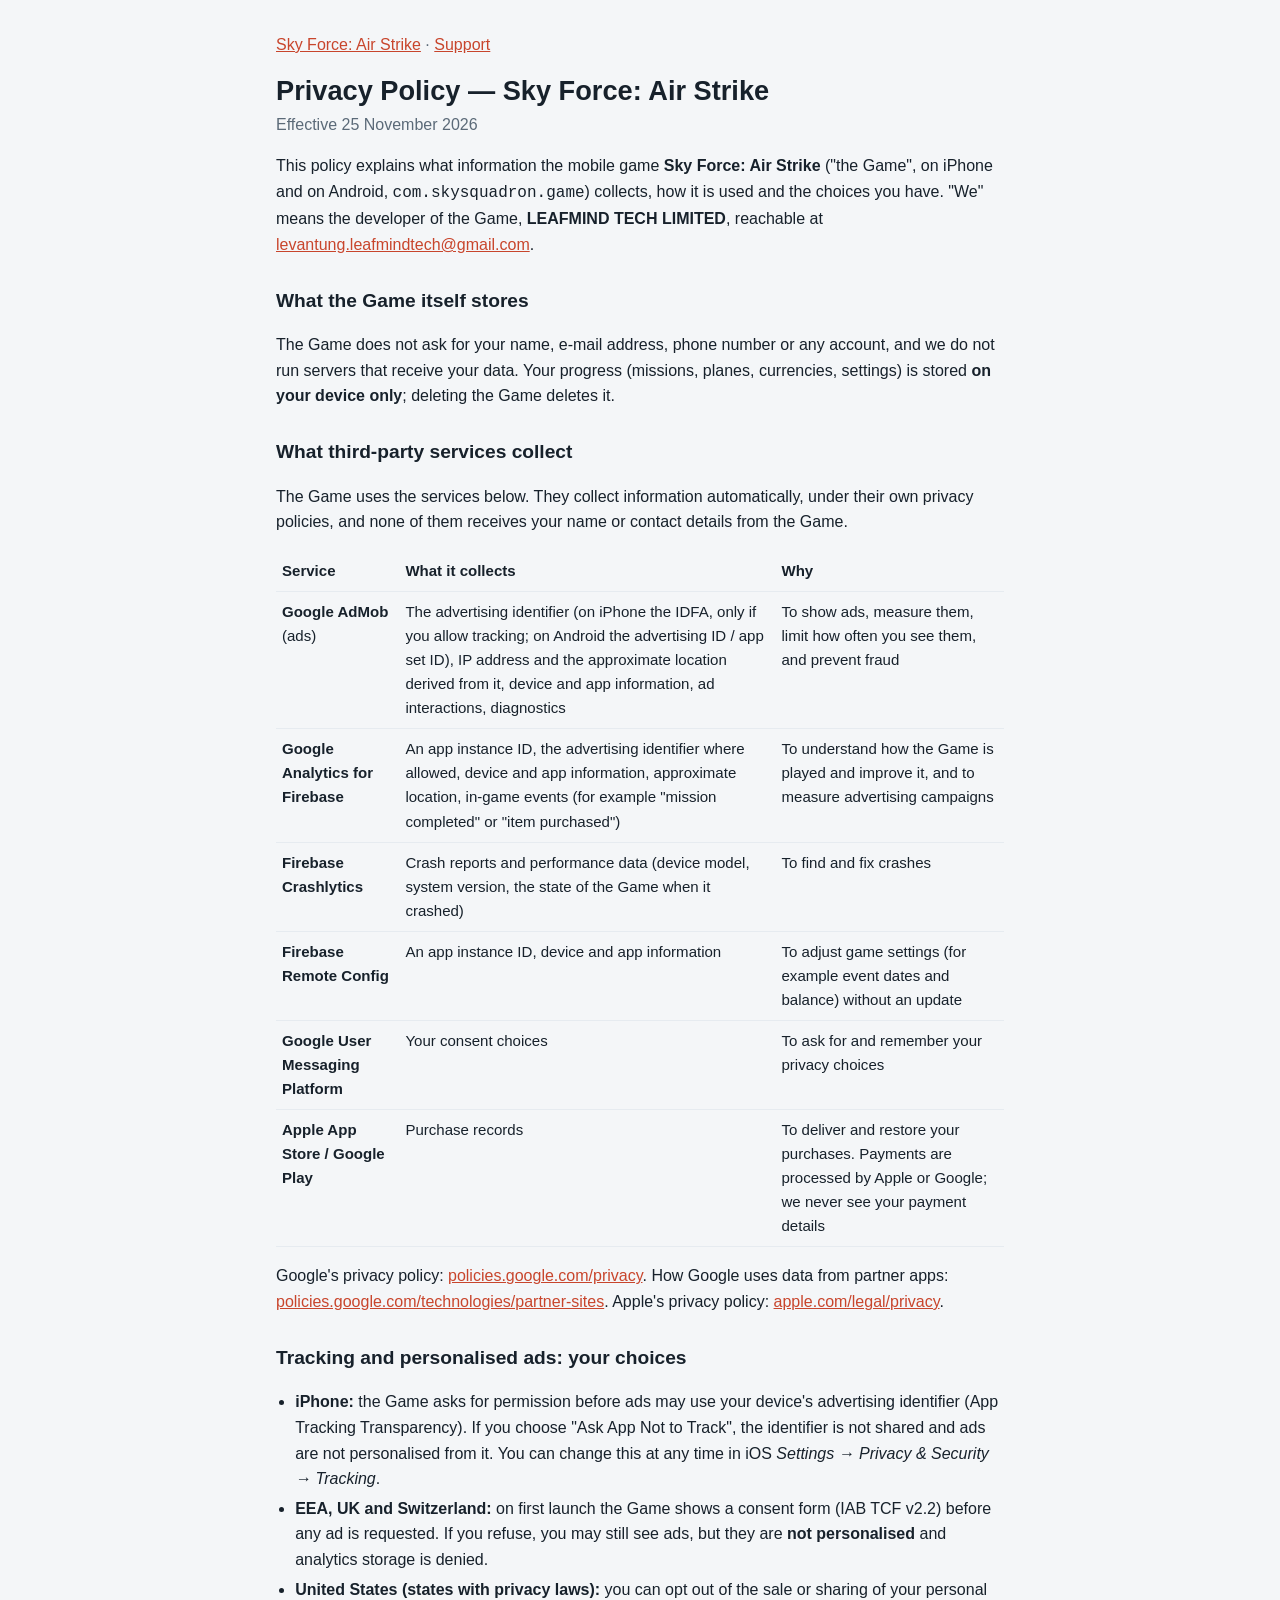
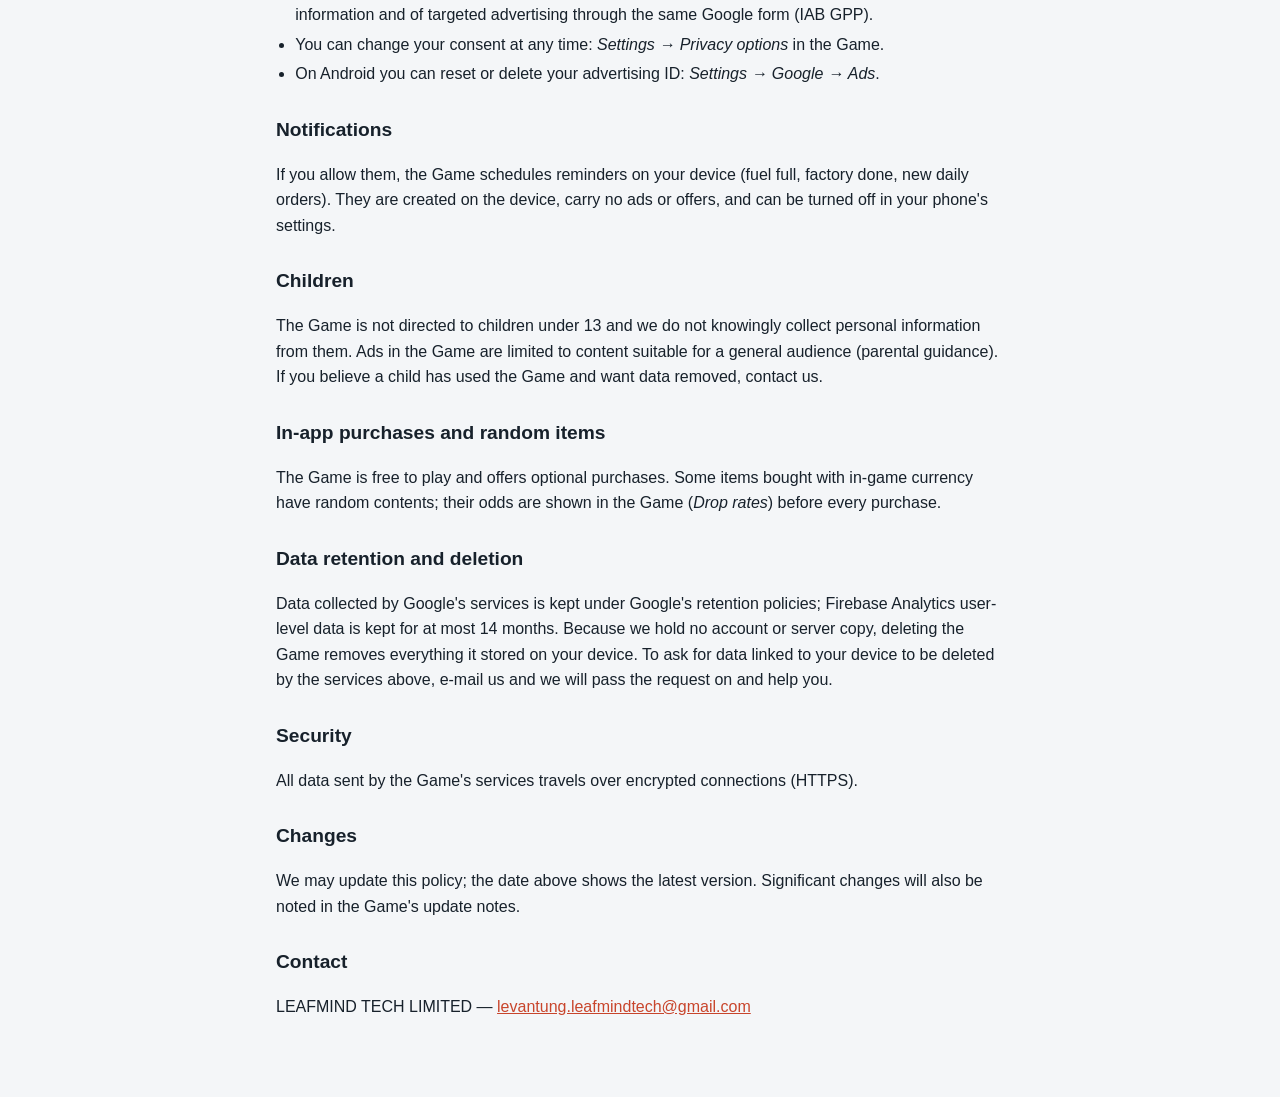
==== skyforce/privacy.html @ 76f06647 "Sky Force: Air Strike: privacy policy, support and home page Co-Authored-By: Claude Opus 5.5 <norepl" ====
<!doctype html>
<html lang="en">
<head>
<meta charset="utf-8">
<meta name="viewport" content="width=device-width, initial-scale=1">
<title>Sky Force: Air Strike Privacy Policy</title>
<link rel="stylesheet" href="style.css">
</head>
<body>
<main>
<p class="crumbs"><a href="./">Sky Force: Air Strike</a> · <a href="support.html">Support</a></p>
<h1>Privacy Policy — Sky Force: Air Strike</h1>
<p class="meta">Effective 25 November 2026</p>

<p>This policy explains what information the mobile game <strong>Sky Force: Air Strike</strong> ("the Game", on iPhone
and on Android, <code>com.skysquadron.game</code>) collects, how it is used and the choices you have. "We" means the
developer of the Game, <strong>LEAFMIND TECH LIMITED</strong>, reachable at
<a href="mailto:levantung.leafmindtech@gmail.com">levantung.leafmindtech@gmail.com</a>.</p>

<h2>What the Game itself stores</h2>
<p>The Game does not ask for your name, e-mail address, phone number or any account, and we do not run servers that
receive your data. Your progress (missions, planes, currencies, settings) is stored <strong>on your device only</strong>;
deleting the Game deletes it.</p>

<h2>What third-party services collect</h2>
<p>The Game uses the services below. They collect information automatically, under their own privacy policies, and
none of them receives your name or contact details from the Game.</p>
<table>
<tr><th>Service</th><th>What it collects</th><th>Why</th></tr>
<tr><td><strong>Google AdMob</strong> (ads)</td><td>The advertising identifier (on iPhone the IDFA, only if you allow
tracking; on Android the advertising ID / app set ID), IP address and the approximate location derived from it,
device and app information, ad interactions, diagnostics</td><td>To show ads, measure them, limit how often you see
them, and prevent fraud</td></tr>
<tr><td><strong>Google Analytics for Firebase</strong></td><td>An app instance ID, the advertising identifier where
allowed, device and app information, approximate location, in-game events (for example "mission completed" or "item
purchased")</td><td>To understand how the Game is played and improve it, and to measure advertising campaigns</td></tr>
<tr><td><strong>Firebase Crashlytics</strong></td><td>Crash reports and performance data (device model, system
version, the state of the Game when it crashed)</td><td>To find and fix crashes</td></tr>
<tr><td><strong>Firebase Remote Config</strong></td><td>An app instance ID, device and app information</td><td>To
adjust game settings (for example event dates and balance) without an update</td></tr>
<tr><td><strong>Google User Messaging Platform</strong></td><td>Your consent choices</td><td>To ask for and remember
your privacy choices</td></tr>
<tr><td><strong>Apple App Store / Google Play</strong></td><td>Purchase records</td><td>To deliver and restore your
purchases. Payments are processed by Apple or Google; we never see your payment details</td></tr>
</table>
<p>Google's privacy policy: <a href="https://policies.google.com/privacy">policies.google.com/privacy</a>. How Google
uses data from partner apps: <a href="https://policies.google.com/technologies/partner-sites">policies.google.com/technologies/partner-sites</a>.
Apple's privacy policy: <a href="https://www.apple.com/legal/privacy/">apple.com/legal/privacy</a>.</p>

<h2>Tracking and personalised ads: your choices</h2>
<ul>
<li><strong>iPhone:</strong> the Game asks for permission before ads may use your device's advertising identifier
(App Tracking Transparency). If you choose "Ask App Not to Track", the identifier is not shared and ads are not
personalised from it. You can change this at any time in iOS <em>Settings → Privacy &amp; Security → Tracking</em>.</li>
<li><strong>EEA, UK and Switzerland:</strong> on first launch the Game shows a consent form (IAB TCF v2.2) before any
ad is requested. If you refuse, you may still see ads, but they are <strong>not personalised</strong> and analytics
storage is denied.</li>
<li><strong>United States (states with privacy laws):</strong> you can opt out of the sale or sharing of your personal
information and of targeted advertising through the same Google form (IAB GPP).</li>
<li>You can change your consent at any time: <em>Settings → Privacy options</em> in the Game.</li>
<li>On Android you can reset or delete your advertising ID: <em>Settings → Google → Ads</em>.</li>
</ul>

<h2>Notifications</h2>
<p>If you allow them, the Game schedules reminders on your device (fuel full, factory done, new daily orders). They are
created on the device, carry no ads or offers, and can be turned off in your phone's settings.</p>

<h2>Children</h2>
<p>The Game is not directed to children under 13 and we do not knowingly collect personal information from them. Ads
in the Game are limited to content suitable for a general audience (parental guidance). If you believe a child has used
the Game and want data removed, contact us.</p>

<h2>In-app purchases and random items</h2>
<p>The Game is free to play and offers optional purchases. Some items bought with in-game currency have random
contents; their odds are shown in the Game (<em>Drop rates</em>) before every purchase.</p>

<h2>Data retention and deletion</h2>
<p>Data collected by Google's services is kept under Google's retention policies; Firebase Analytics user-level data is
kept for at most 14 months. Because we hold no account or server copy, deleting the Game removes everything it stored on
your device. To ask for data linked to your device to be deleted by the services above, e-mail us and we will pass the
request on and help you.</p>

<h2>Security</h2>
<p>All data sent by the Game's services travels over encrypted connections (HTTPS).</p>

<h2>Changes</h2>
<p>We may update this policy; the date above shows the latest version. Significant changes will also be noted in the
Game's update notes.</p>

<h2>Contact</h2>
<p>LEAFMIND TECH LIMITED — <a href="mailto:levantung.leafmindtech@gmail.com">levantung.leafmindtech@gmail.com</a></p>
</main>
</body>
</html>
---- skyforce/style.css ----
:root { --bg: #f4f6f8; --ink: #17212b; --muted: #5b6a78; --accent: #c8452c; --card: #e6ebf0; }
@media (prefers-color-scheme: dark) { :root { --bg: #11161c; --ink: #e8edf2; --muted: #9aa8b5; --accent: #ff8a5c; --card: #1c242d; } }
* { box-sizing: border-box; }
body { margin: 0; background: var(--bg); color: var(--ink); font: 16px/1.6 -apple-system, BlinkMacSystemFont, "Segoe UI", Roboto, sans-serif; }
main { max-width: 760px; margin: 0 auto; padding: 32px 16px 64px; }
h1 { font-size: 1.7rem; line-height: 1.25; margin: 0 0 4px; }
h2 { font-size: 1.2rem; margin: 28px 0 8px; }
a { color: var(--accent); }
.meta, .crumbs { color: var(--muted); margin-top: 0; }
.card { background: var(--card); border-radius: 12px; padding: 4px 16px; margin: 16px 0; }
table { border-collapse: collapse; width: 100%; font-size: .94rem; }
th, td { text-align: left; vertical-align: top; padding: 8px 6px; border-bottom: 1px solid var(--card); }
ul { padding-left: 1.2rem; }
li { margin: 4px 0; }
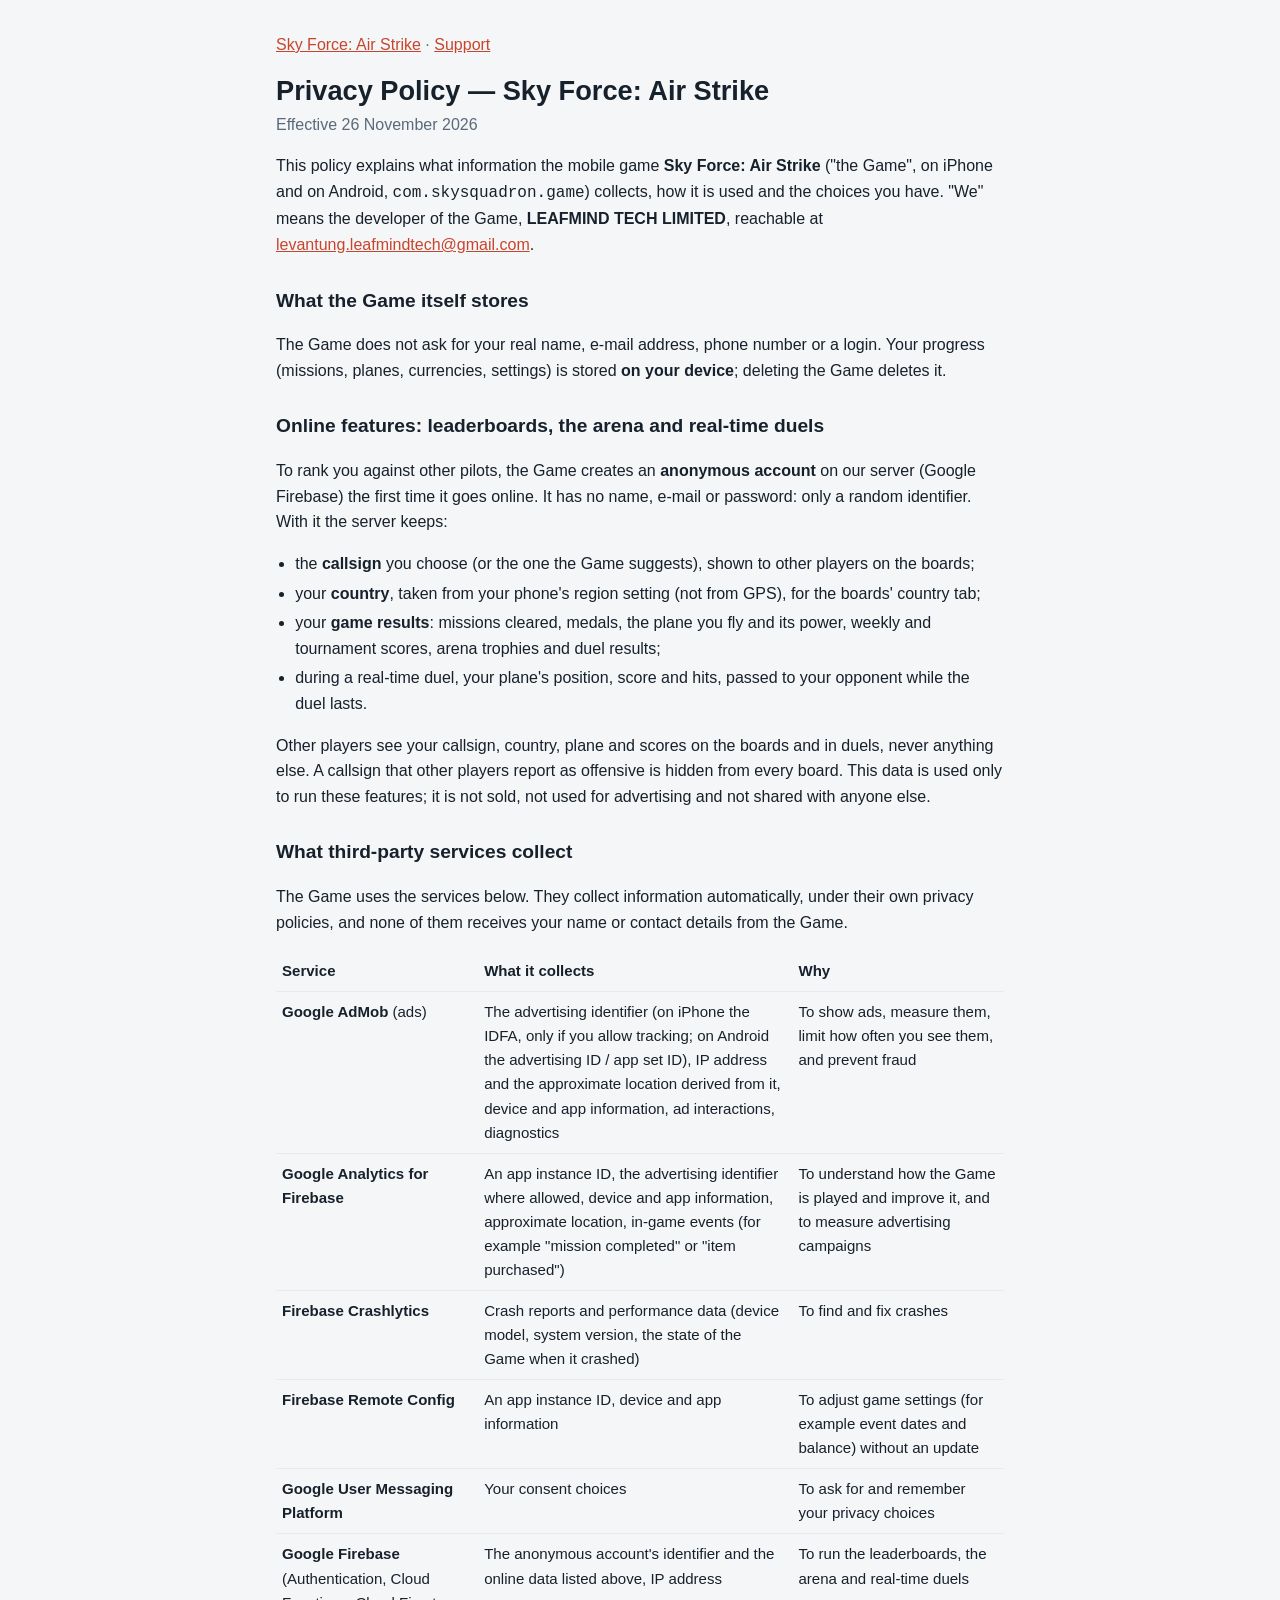
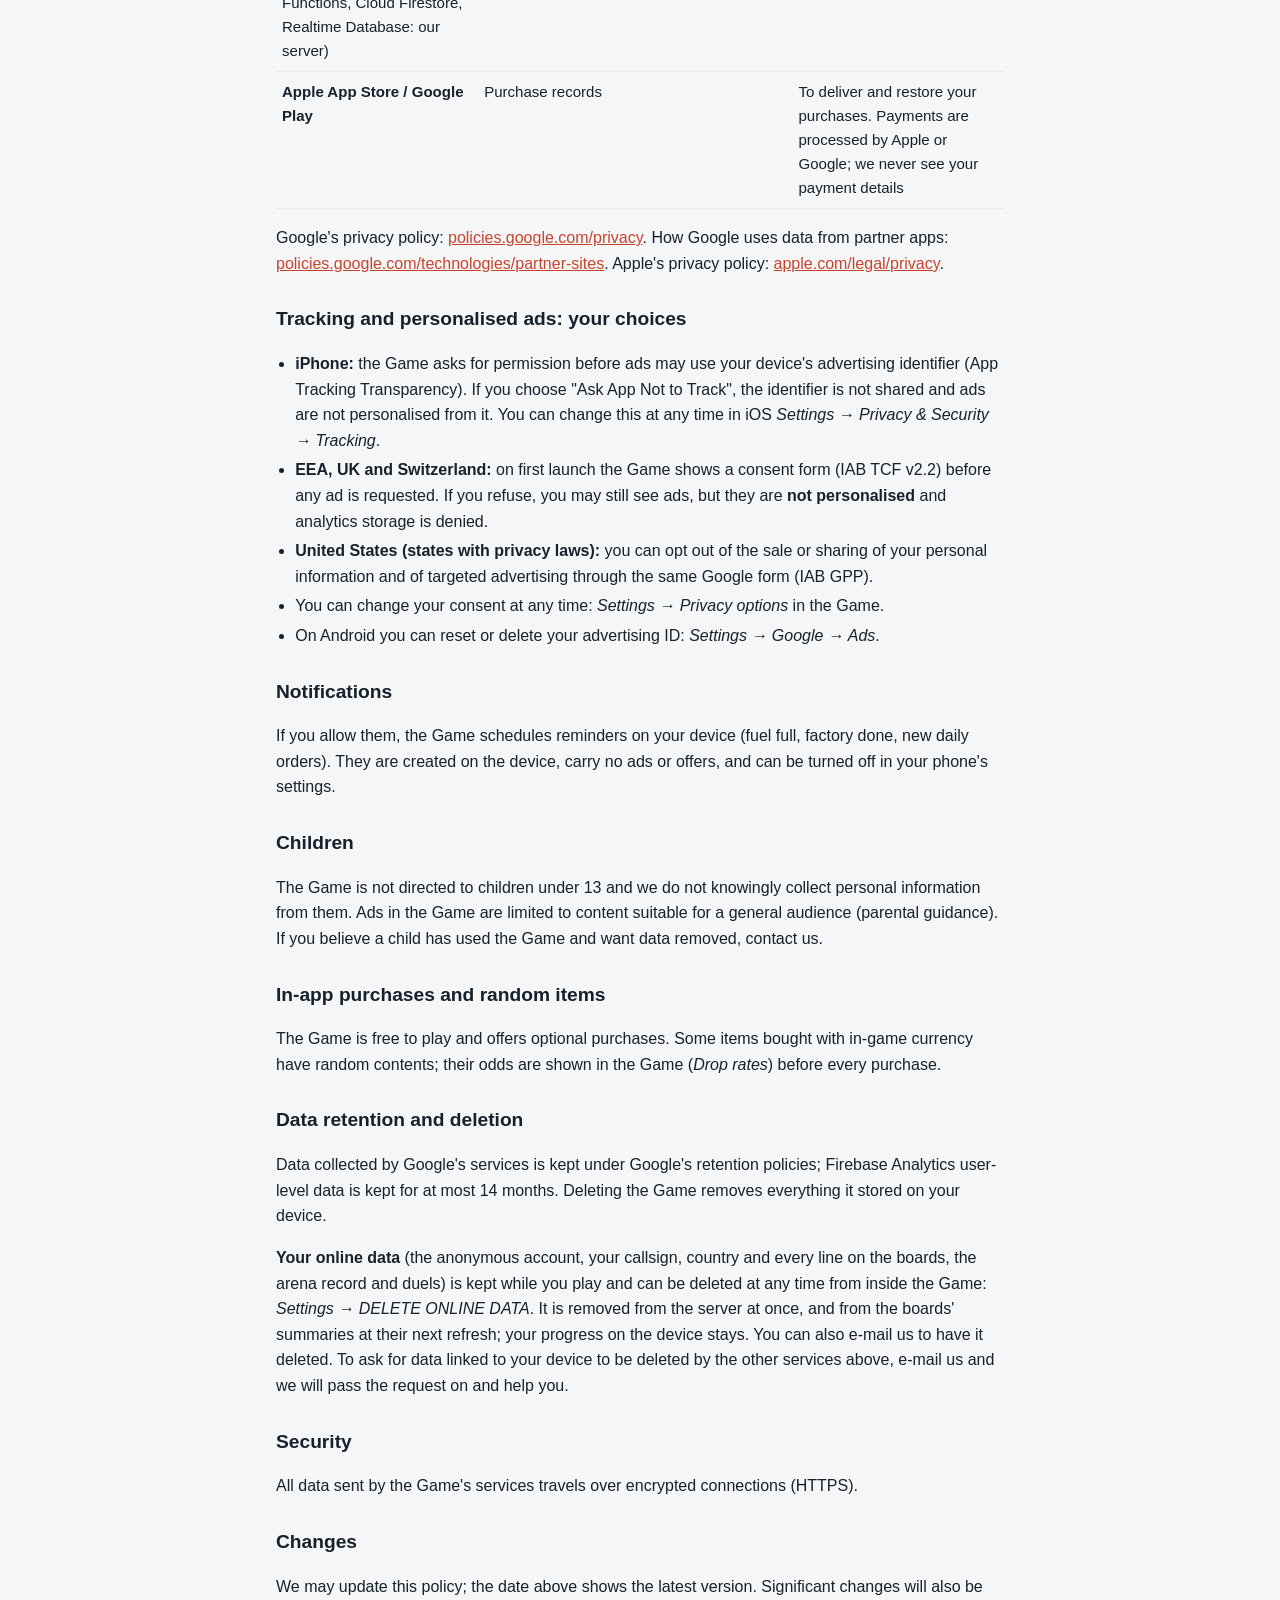
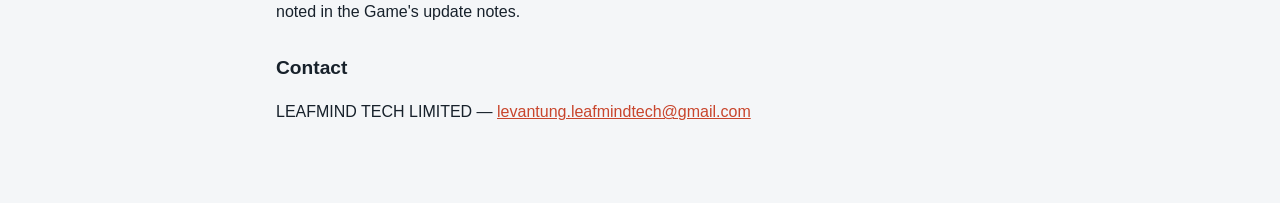
==== commit 848ffccb: "Sky Force privacy policy: the online features (anonymous account, leaderboards, arena, duels) and th" ====
--- a/skyforce/privacy.html
+++ b/skyforce/privacy.html
@@ -10,7 +10,7 @@
 <main>
 <p class="crumbs"><a href="./">Sky Force: Air Strike</a> · <a href="support.html">Support</a></p>
 <h1>Privacy Policy — Sky Force: Air Strike</h1>
-<p class="meta">Effective 25 November 2026</p>
+<p class="meta">Effective 26 November 2026</p>
 
 <p>This policy explains what information the mobile game <strong>Sky Force: Air Strike</strong> ("the Game", on iPhone
 and on Android, <code>com.skysquadron.game</code>) collects, how it is used and the choices you have. "We" means the
@@ -18,9 +18,23 @@
 <a href="mailto:levantung.leafmindtech@gmail.com">levantung.leafmindtech@gmail.com</a>.</p>
 
 <h2>What the Game itself stores</h2>
-<p>The Game does not ask for your name, e-mail address, phone number or any account, and we do not run servers that
-receive your data. Your progress (missions, planes, currencies, settings) is stored <strong>on your device only</strong>;
-deleting the Game deletes it.</p>
+<p>The Game does not ask for your real name, e-mail address, phone number or a login. Your progress (missions, planes,
+currencies, settings) is stored <strong>on your device</strong>; deleting the Game deletes it.</p>
+
+<h2>Online features: leaderboards, the arena and real-time duels</h2>
+<p>To rank you against other pilots, the Game creates an <strong>anonymous account</strong> on our server (Google
+Firebase) the first time it goes online. It has no name, e-mail or password: only a random identifier. With it the
+server keeps:</p>
+<ul>
+<li>the <strong>callsign</strong> you choose (or the one the Game suggests), shown to other players on the boards;</li>
+<li>your <strong>country</strong>, taken from your phone's region setting (not from GPS), for the boards' country tab;</li>
+<li>your <strong>game results</strong>: missions cleared, medals, the plane you fly and its power, weekly and tournament
+scores, arena trophies and duel results;</li>
+<li>during a real-time duel, your plane's position, score and hits, passed to your opponent while the duel lasts.</li>
+</ul>
+<p>Other players see your callsign, country, plane and scores on the boards and in duels, never anything else.
+A callsign that other players report as offensive is hidden from every board. This data is used only to run these
+features; it is not sold, not used for advertising and not shared with anyone else.</p>
 
 <h2>What third-party services collect</h2>
 <p>The Game uses the services below. They collect information automatically, under their own privacy policies, and
@@ -40,6 +54,9 @@
 adjust game settings (for example event dates and balance) without an update</td></tr>
 <tr><td><strong>Google User Messaging Platform</strong></td><td>Your consent choices</td><td>To ask for and remember
 your privacy choices</td></tr>
+<tr><td><strong>Google Firebase</strong> (Authentication, Cloud Functions, Cloud Firestore, Realtime Database: our
+server)</td><td>The anonymous account's identifier and the online data listed above, IP address</td><td>To run the
+leaderboards, the arena and real-time duels</td></tr>
 <tr><td><strong>Apple App Store / Google Play</strong></td><td>Purchase records</td><td>To deliver and restore your
 purchases. Payments are processed by Apple or Google; we never see your payment details</td></tr>
 </table>
@@ -76,9 +93,13 @@
 
 <h2>Data retention and deletion</h2>
 <p>Data collected by Google's services is kept under Google's retention policies; Firebase Analytics user-level data is
-kept for at most 14 months. Because we hold no account or server copy, deleting the Game removes everything it stored on
-your device. To ask for data linked to your device to be deleted by the services above, e-mail us and we will pass the
-request on and help you.</p>
+kept for at most 14 months. Deleting the Game removes everything it stored on your device.</p>
+<p><strong>Your online data</strong> (the anonymous account, your callsign, country and every line on the boards, the
+arena record and duels) is kept while you play and can be deleted at any time from inside the Game:
+<em>Settings → DELETE ONLINE DATA</em>. It is removed from the server at once, and from the boards' summaries at
+their next refresh; your progress on the device stays. You can also e-mail us to have it deleted. To ask for data
+linked to your device to be deleted by the other services above, e-mail us and we will pass the request on and help
+you.</p>
 
 <h2>Security</h2>
 <p>All data sent by the Game's services travels over encrypted connections (HTTPS).</p>
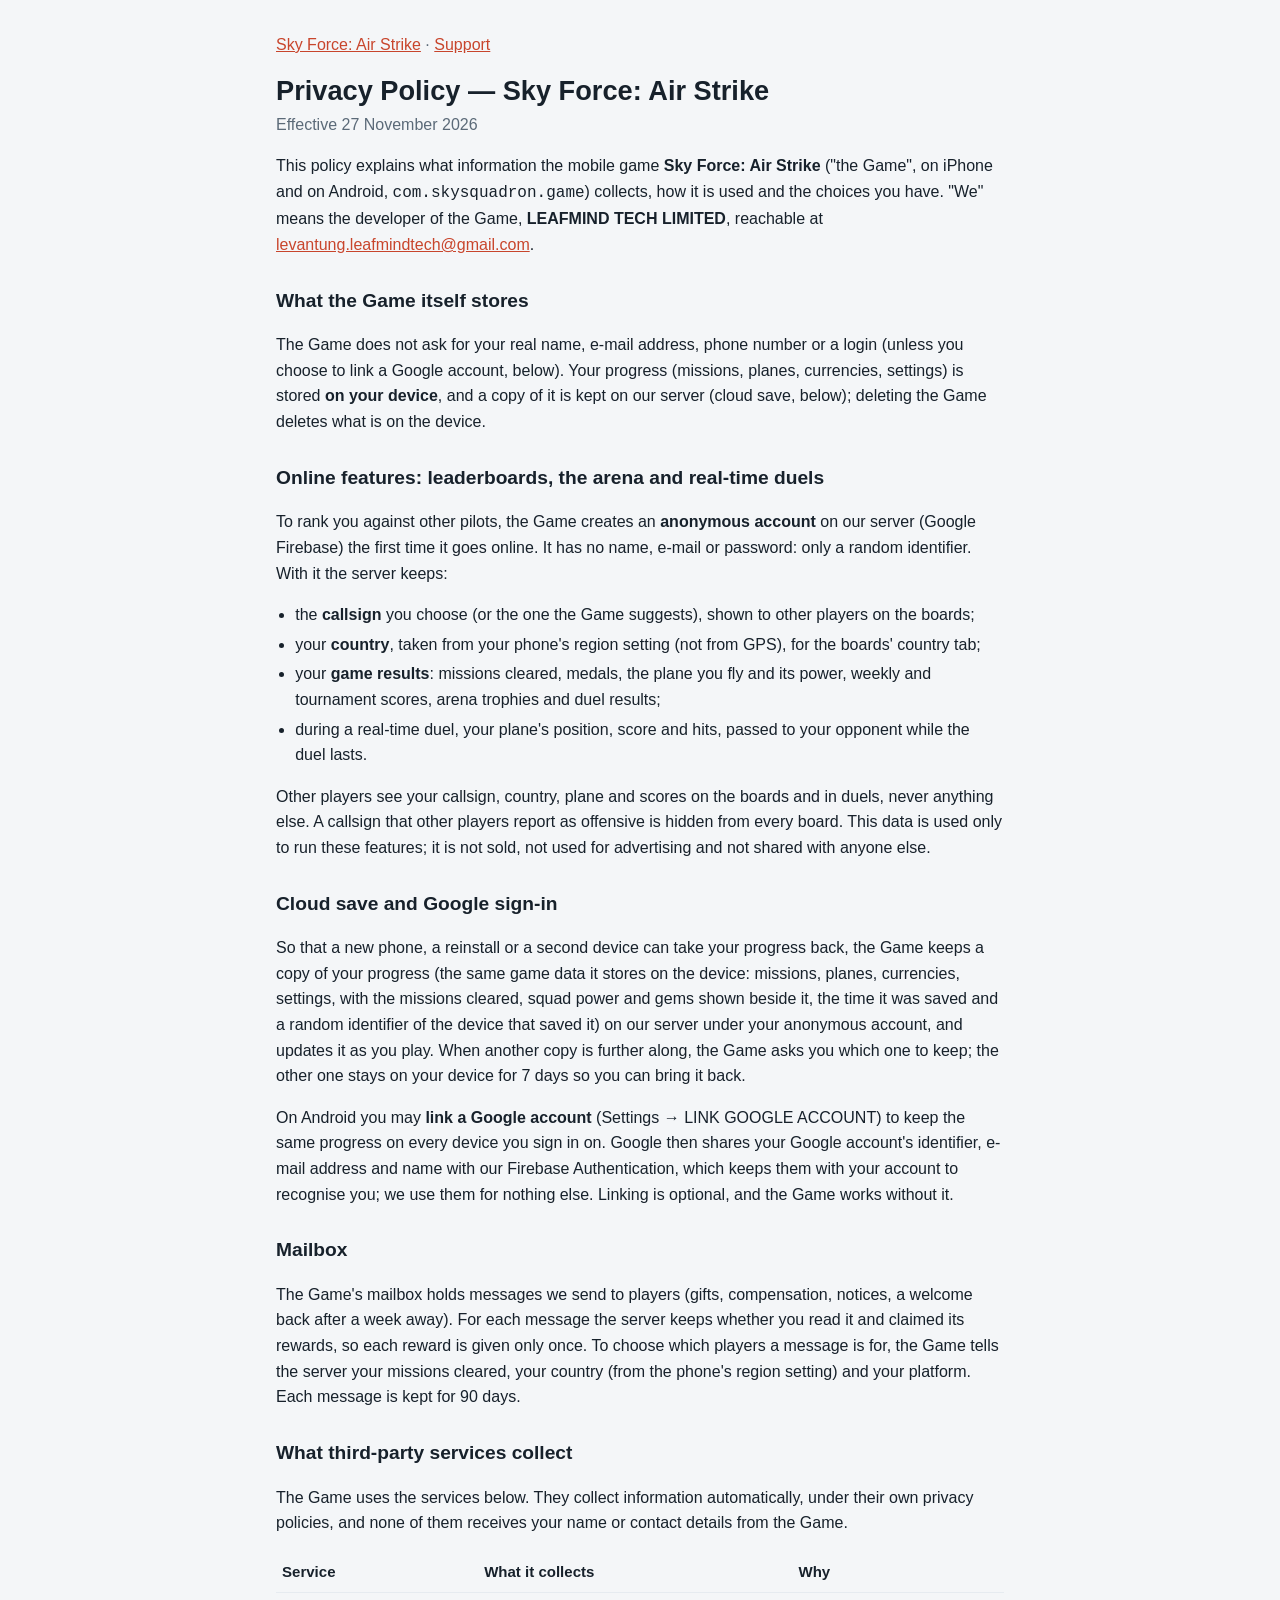
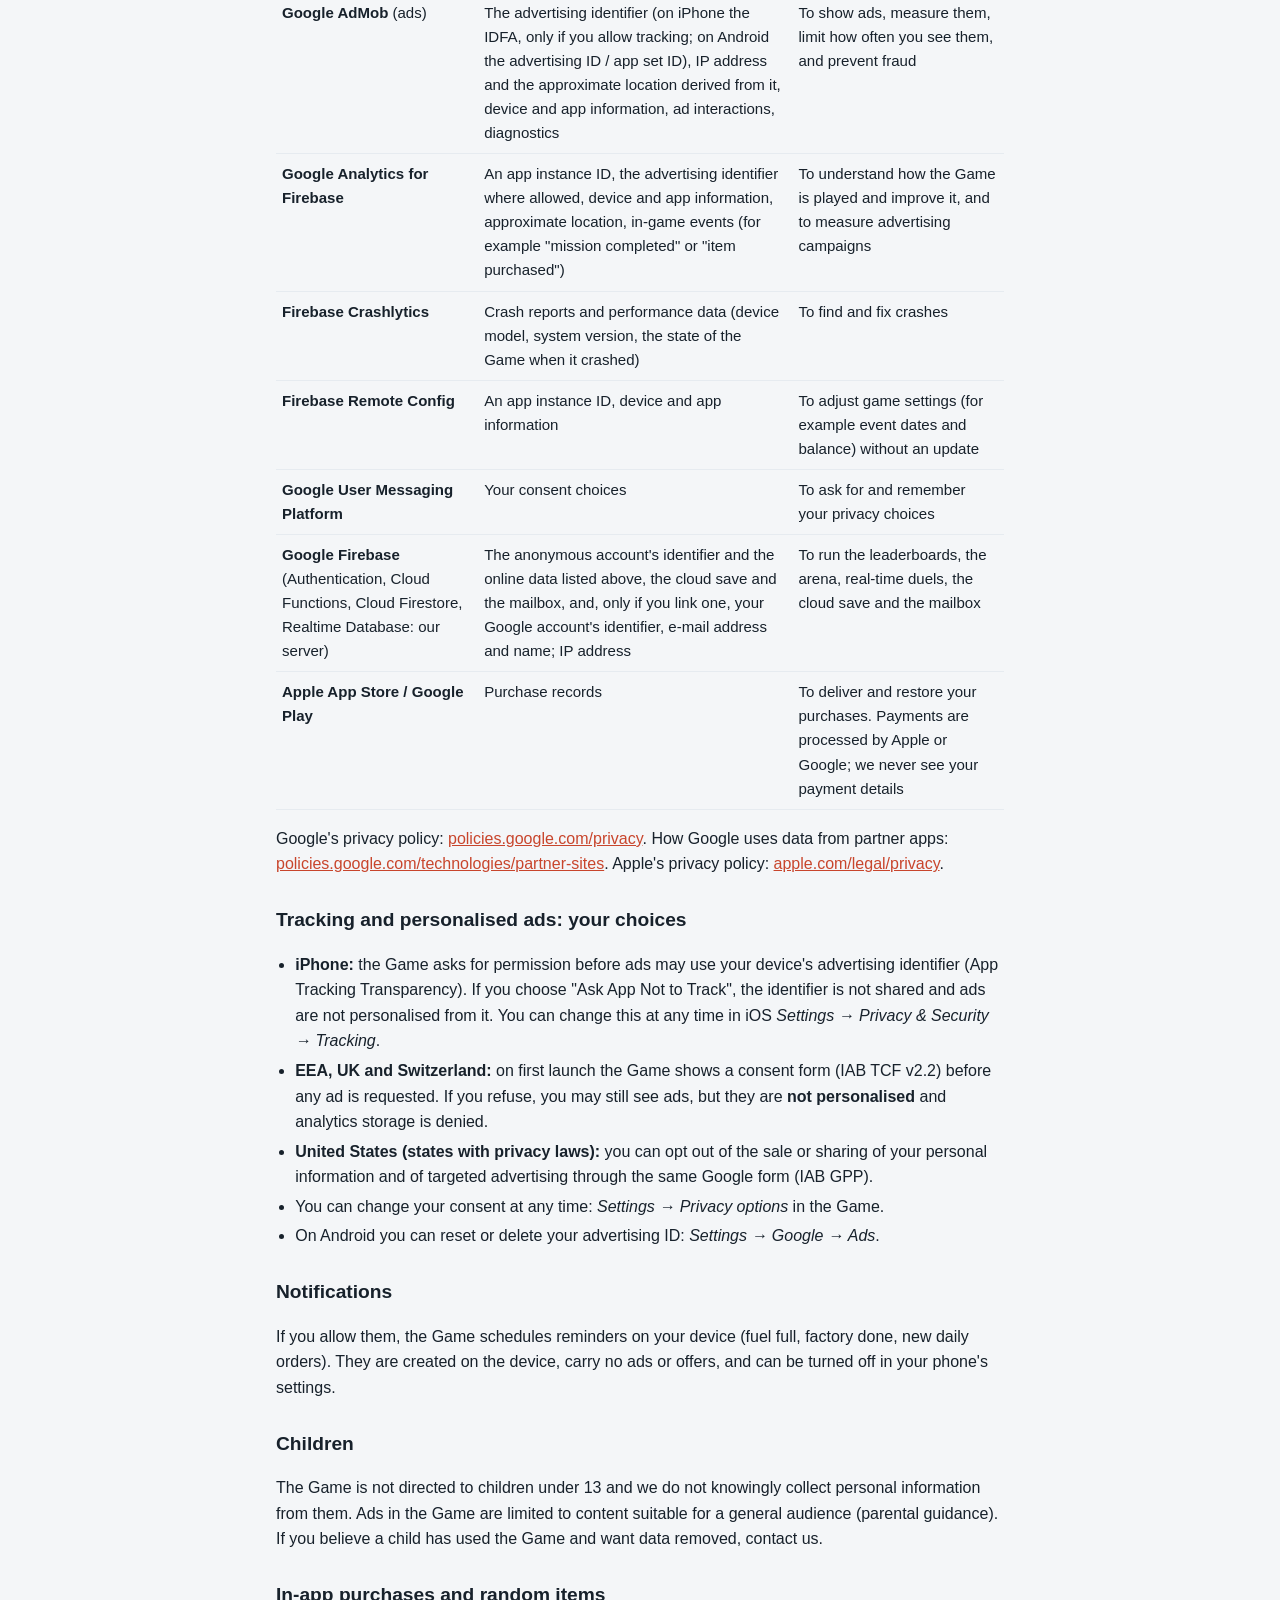
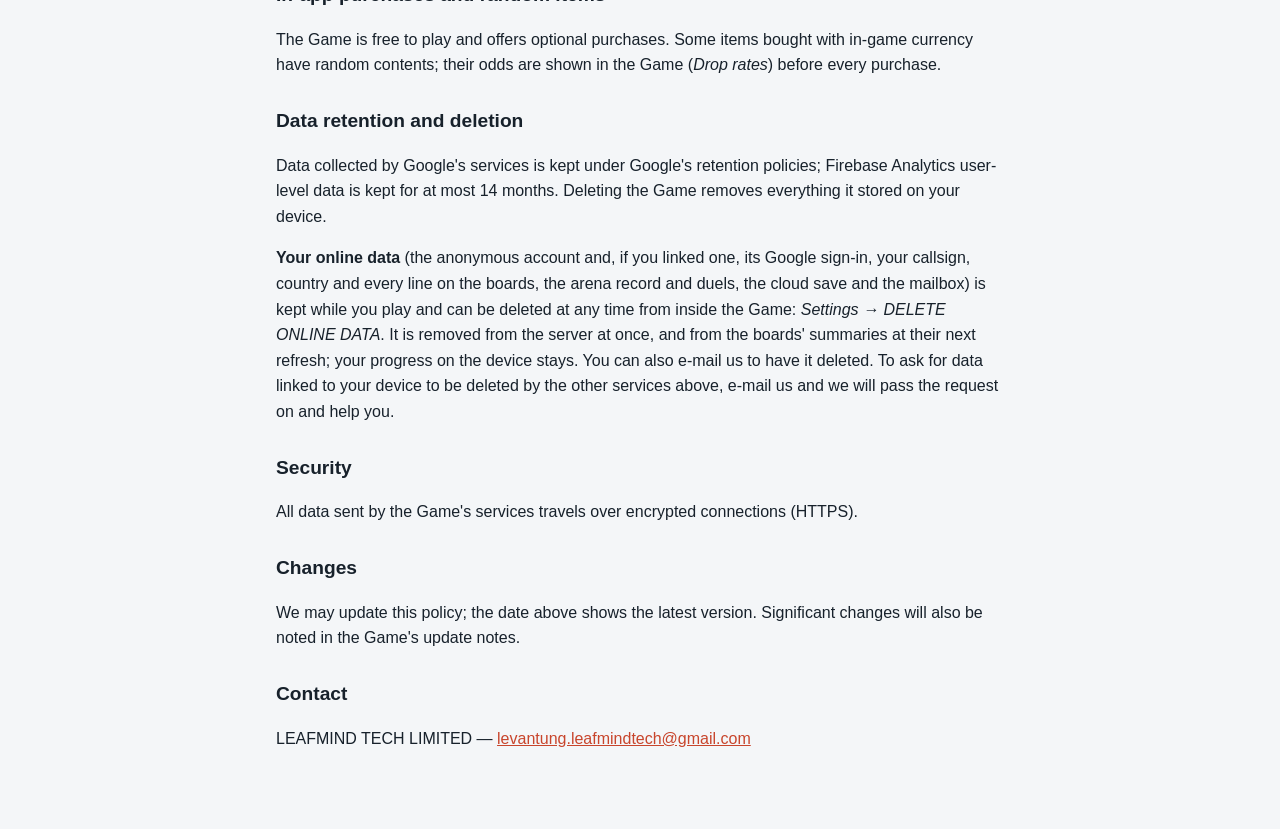
==== commit 31188511: "Sky Force privacy policy and support: the cloud save, the Google link, the mailbox, and how to delet" ====
--- a/skyforce/privacy.html
+++ b/skyforce/privacy.html
@@ -10,7 +10,7 @@
 <main>
 <p class="crumbs"><a href="./">Sky Force: Air Strike</a> · <a href="support.html">Support</a></p>
 <h1>Privacy Policy — Sky Force: Air Strike</h1>
-<p class="meta">Effective 26 November 2026</p>
+<p class="meta">Effective 27 November 2026</p>
 
 <p>This policy explains what information the mobile game <strong>Sky Force: Air Strike</strong> ("the Game", on iPhone
 and on Android, <code>com.skysquadron.game</code>) collects, how it is used and the choices you have. "We" means the
@@ -18,8 +18,9 @@
 <a href="mailto:levantung.leafmindtech@gmail.com">levantung.leafmindtech@gmail.com</a>.</p>
 
 <h2>What the Game itself stores</h2>
-<p>The Game does not ask for your real name, e-mail address, phone number or a login. Your progress (missions, planes,
-currencies, settings) is stored <strong>on your device</strong>; deleting the Game deletes it.</p>
+<p>The Game does not ask for your real name, e-mail address, phone number or a login (unless you choose to link a
+Google account, below). Your progress (missions, planes, currencies, settings) is stored <strong>on your device</strong>,
+and a copy of it is kept on our server (cloud save, below); deleting the Game deletes what is on the device.</p>
 
 <h2>Online features: leaderboards, the arena and real-time duels</h2>
 <p>To rank you against other pilots, the Game creates an <strong>anonymous account</strong> on our server (Google
@@ -35,6 +36,23 @@
 <p>Other players see your callsign, country, plane and scores on the boards and in duels, never anything else.
 A callsign that other players report as offensive is hidden from every board. This data is used only to run these
 features; it is not sold, not used for advertising and not shared with anyone else.</p>
+
+<h2>Cloud save and Google sign-in</h2>
+<p>So that a new phone, a reinstall or a second device can take your progress back, the Game keeps a copy of your
+progress (the same game data it stores on the device: missions, planes, currencies, settings, with the missions
+cleared, squad power and gems shown beside it, the time it was saved and a random identifier of the device that saved
+it) on our server under your anonymous account, and updates it as you play. When another copy is further along, the
+Game asks you which one to keep; the other one stays on your device for 7 days so you can bring it back.</p>
+<p>On Android you may <strong>link a Google account</strong> (Settings → LINK GOOGLE ACCOUNT) to keep the same progress
+on every device you sign in on. Google then shares your Google account's identifier, e-mail address and name with our
+Firebase Authentication, which keeps them with your account to recognise you; we use them for nothing else. Linking is
+optional, and the Game works without it.</p>
+
+<h2>Mailbox</h2>
+<p>The Game's mailbox holds messages we send to players (gifts, compensation, notices, a welcome back after a week
+away). For each message the server keeps whether you read it and claimed its rewards, so each reward is given only
+once. To choose which players a message is for, the Game tells the server your missions cleared, your country (from the
+phone's region setting) and your platform. Each message is kept for 90 days.</p>
 
 <h2>What third-party services collect</h2>
 <p>The Game uses the services below. They collect information automatically, under their own privacy policies, and
@@ -55,8 +73,9 @@
 <tr><td><strong>Google User Messaging Platform</strong></td><td>Your consent choices</td><td>To ask for and remember
 your privacy choices</td></tr>
 <tr><td><strong>Google Firebase</strong> (Authentication, Cloud Functions, Cloud Firestore, Realtime Database: our
-server)</td><td>The anonymous account's identifier and the online data listed above, IP address</td><td>To run the
-leaderboards, the arena and real-time duels</td></tr>
+server)</td><td>The anonymous account's identifier and the online data listed above, the cloud save and the
+mailbox, and, only if you link one, your Google account's identifier, e-mail address and name; IP address</td><td>To run
+the leaderboards, the arena, real-time duels, the cloud save and the mailbox</td></tr>
 <tr><td><strong>Apple App Store / Google Play</strong></td><td>Purchase records</td><td>To deliver and restore your
 purchases. Payments are processed by Apple or Google; we never see your payment details</td></tr>
 </table>
@@ -94,8 +113,9 @@
 <h2>Data retention and deletion</h2>
 <p>Data collected by Google's services is kept under Google's retention policies; Firebase Analytics user-level data is
 kept for at most 14 months. Deleting the Game removes everything it stored on your device.</p>
-<p><strong>Your online data</strong> (the anonymous account, your callsign, country and every line on the boards, the
-arena record and duels) is kept while you play and can be deleted at any time from inside the Game:
+<p><strong>Your online data</strong> (the anonymous account and, if you linked one, its Google sign-in, your callsign,
+country and every line on the boards, the arena record and duels, the cloud save and the mailbox) is kept while you play
+and can be deleted at any time from inside the Game:
 <em>Settings → DELETE ONLINE DATA</em>. It is removed from the server at once, and from the boards' summaries at
 their next refresh; your progress on the device stays. You can also e-mail us to have it deleted. To ask for data
 linked to your device to be deleted by the other services above, e-mail us and we will pass the request on and help
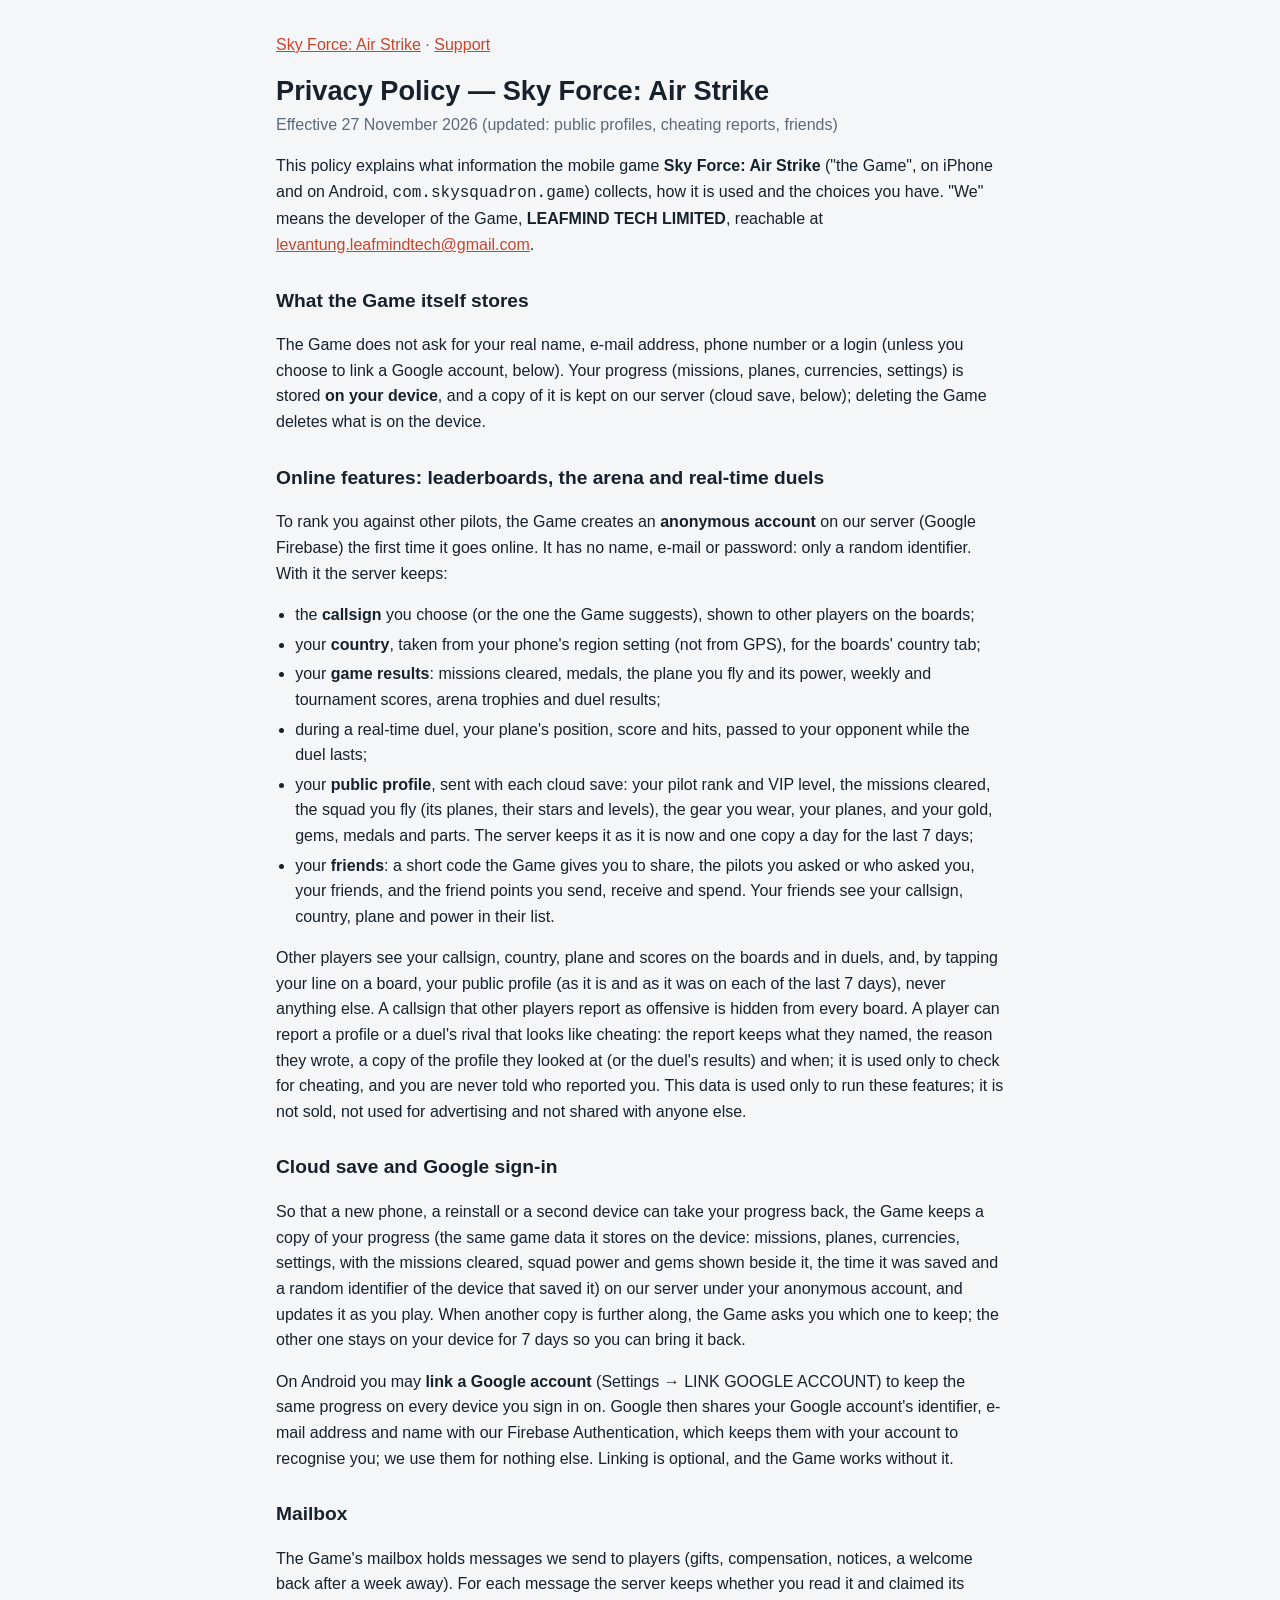
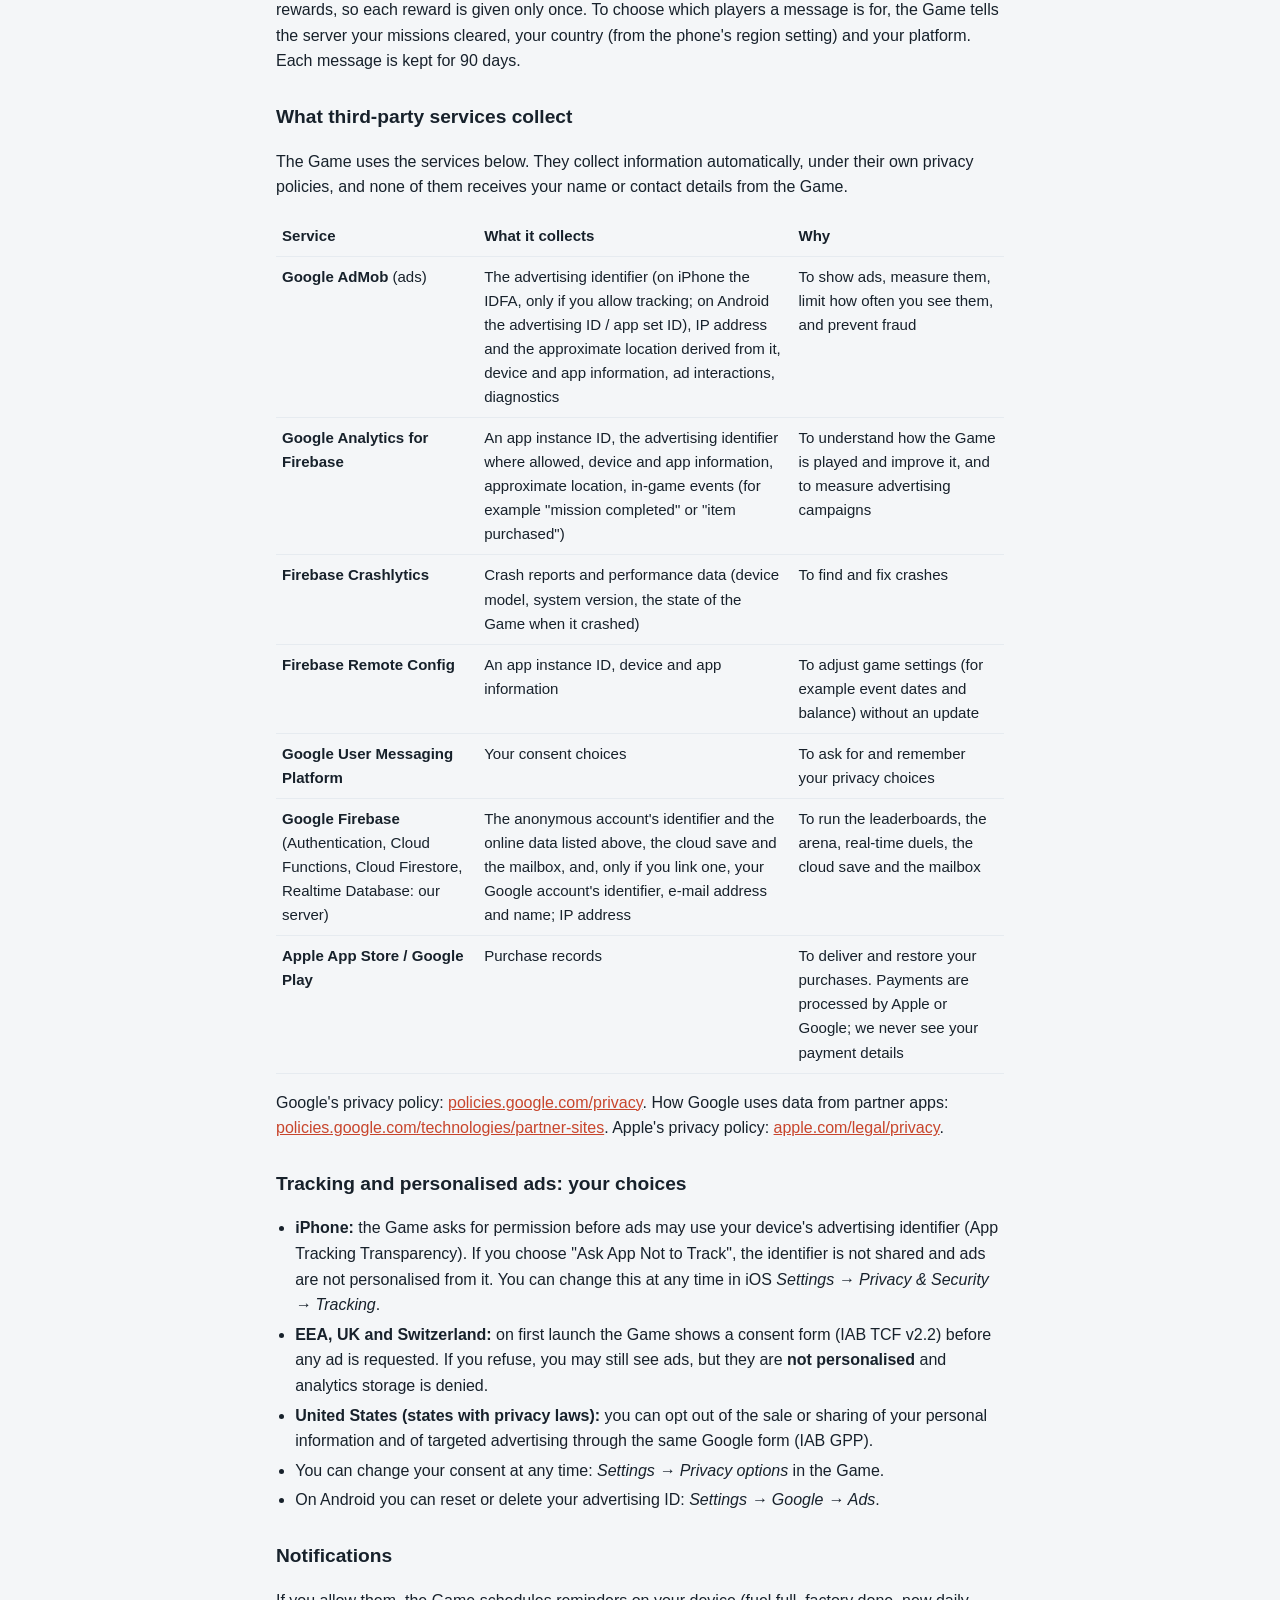
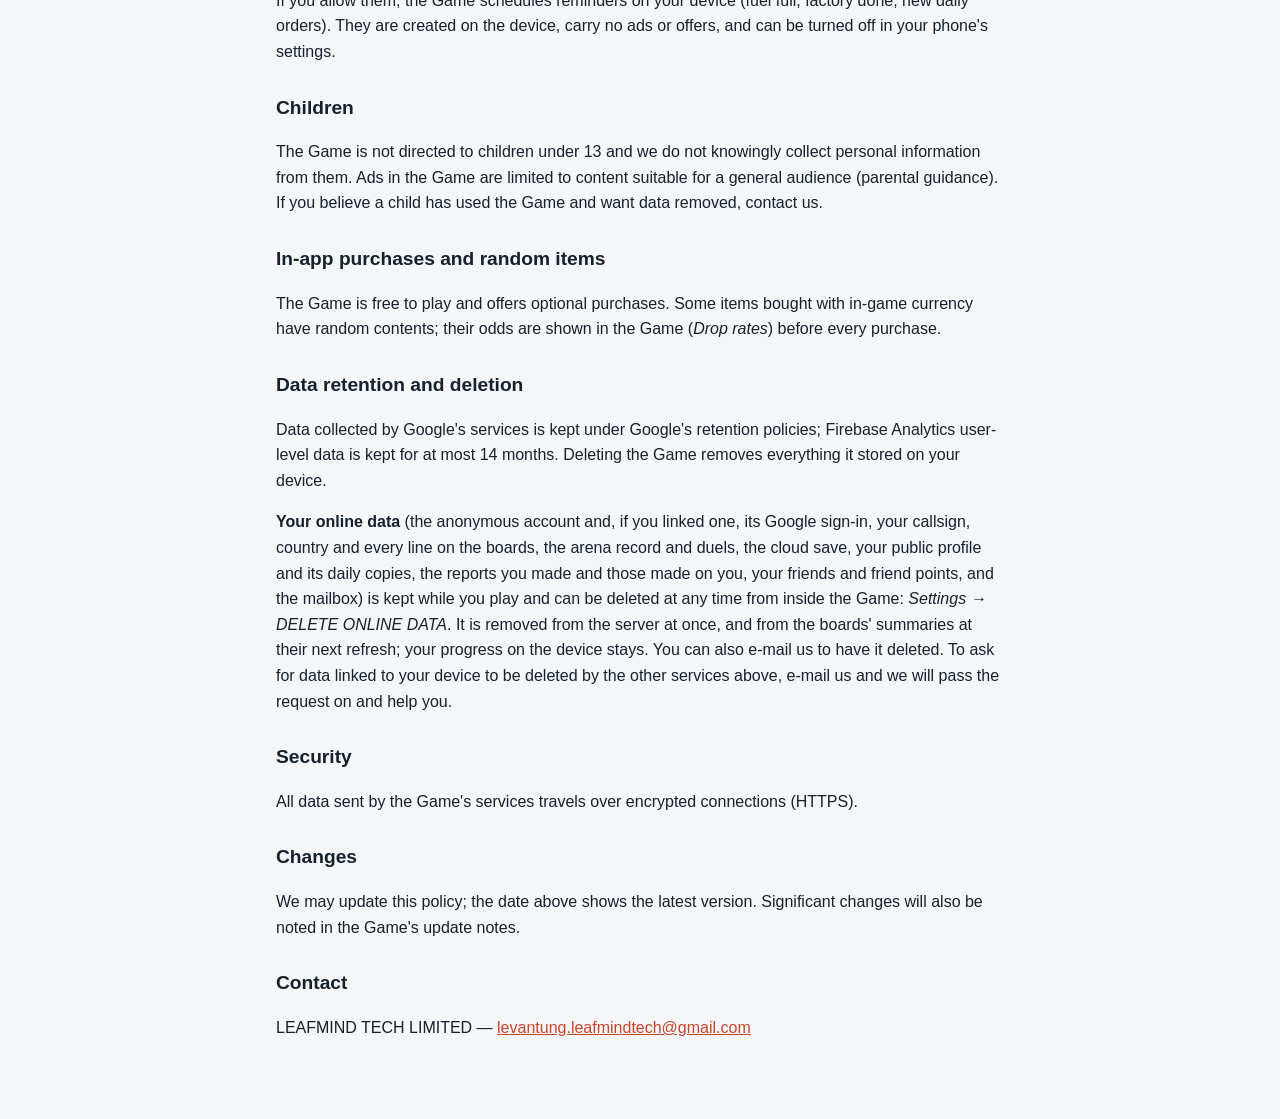
==== commit af0844b7: "Sky Force privacy policy: public profiles other players can open, cheating reports, friends" ====
--- a/skyforce/privacy.html
+++ b/skyforce/privacy.html
@@ -10,7 +10,7 @@
 <main>
 <p class="crumbs"><a href="./">Sky Force: Air Strike</a> · <a href="support.html">Support</a></p>
 <h1>Privacy Policy — Sky Force: Air Strike</h1>
-<p class="meta">Effective 27 November 2026</p>
+<p class="meta">Effective 27 November 2026 (updated: public profiles, cheating reports, friends)</p>
 
 <p>This policy explains what information the mobile game <strong>Sky Force: Air Strike</strong> ("the Game", on iPhone
 and on Android, <code>com.skysquadron.game</code>) collects, how it is used and the choices you have. "We" means the
@@ -31,11 +31,20 @@
 <li>your <strong>country</strong>, taken from your phone's region setting (not from GPS), for the boards' country tab;</li>
 <li>your <strong>game results</strong>: missions cleared, medals, the plane you fly and its power, weekly and tournament
 scores, arena trophies and duel results;</li>
-<li>during a real-time duel, your plane's position, score and hits, passed to your opponent while the duel lasts.</li>
+<li>during a real-time duel, your plane's position, score and hits, passed to your opponent while the duel lasts;</li>
+<li>your <strong>public profile</strong>, sent with each cloud save: your pilot rank and VIP level, the missions cleared,
+the squad you fly (its planes, their stars and levels), the gear you wear, your planes, and your gold, gems, medals and
+parts. The server keeps it as it is now and one copy a day for the last 7 days;</li>
+<li>your <strong>friends</strong>: a short code the Game gives you to share, the pilots you asked or who asked you,
+your friends, and the friend points you send, receive and spend. Your friends see your callsign, country, plane and
+power in their list.</li>
 </ul>
-<p>Other players see your callsign, country, plane and scores on the boards and in duels, never anything else.
-A callsign that other players report as offensive is hidden from every board. This data is used only to run these
-features; it is not sold, not used for advertising and not shared with anyone else.</p>
+<p>Other players see your callsign, country, plane and scores on the boards and in duels, and, by tapping your line on
+a board, your public profile (as it is and as it was on each of the last 7 days), never anything else. A callsign that
+other players report as offensive is hidden from every board. A player can report a profile or a duel's rival that
+looks like cheating: the report keeps what they named, the reason they wrote, a copy of the profile they looked at (or
+the duel's results) and when; it is used only to check for cheating, and you are never told who reported you. This
+data is used only to run these features; it is not sold, not used for advertising and not shared with anyone else.</p>
 
 <h2>Cloud save and Google sign-in</h2>
 <p>So that a new phone, a reinstall or a second device can take your progress back, the Game keeps a copy of your
@@ -114,7 +123,8 @@
 <p>Data collected by Google's services is kept under Google's retention policies; Firebase Analytics user-level data is
 kept for at most 14 months. Deleting the Game removes everything it stored on your device.</p>
 <p><strong>Your online data</strong> (the anonymous account and, if you linked one, its Google sign-in, your callsign,
-country and every line on the boards, the arena record and duels, the cloud save and the mailbox) is kept while you play
+country and every line on the boards, the arena record and duels, the cloud save, your public profile and its daily
+copies, the reports you made and those made on you, your friends and friend points, and the mailbox) is kept while you play
 and can be deleted at any time from inside the Game:
 <em>Settings → DELETE ONLINE DATA</em>. It is removed from the server at once, and from the boards' summaries at
 their next refresh; your progress on the device stays. You can also e-mail us to have it deleted. To ask for data
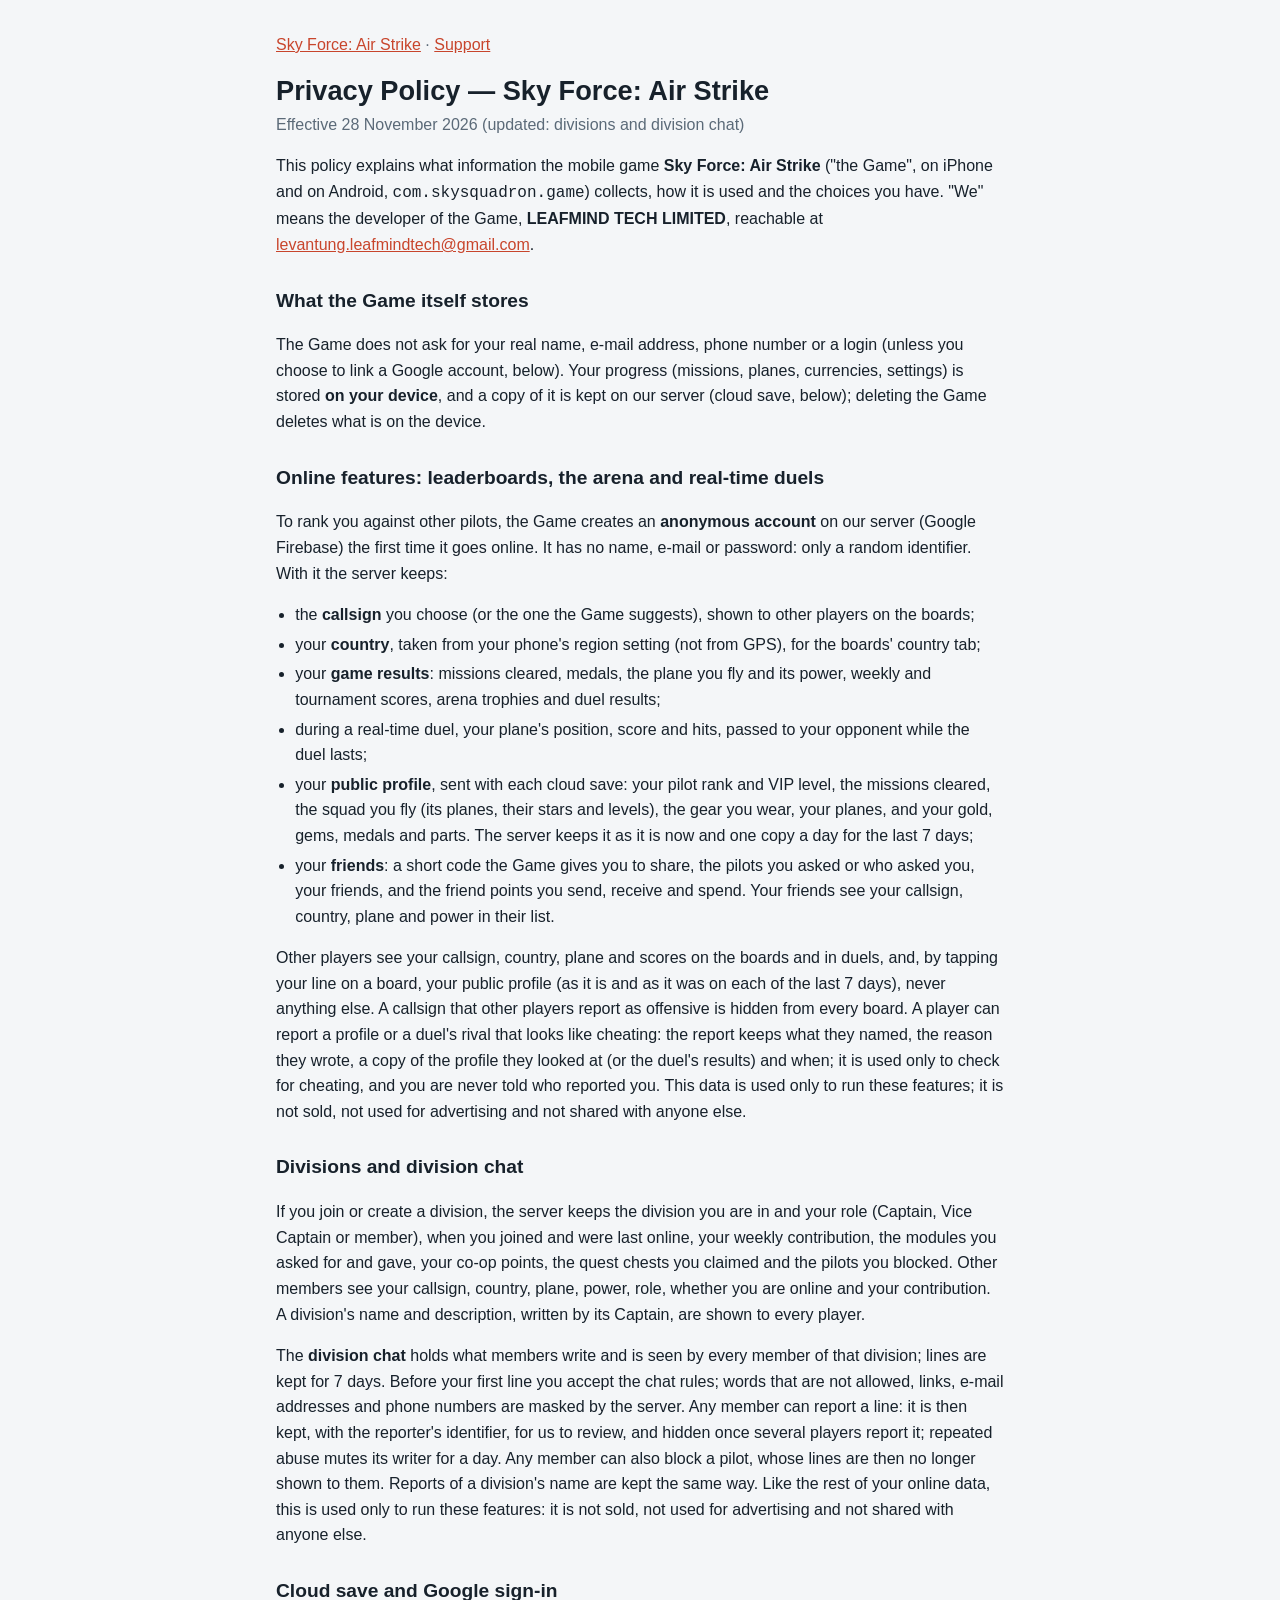
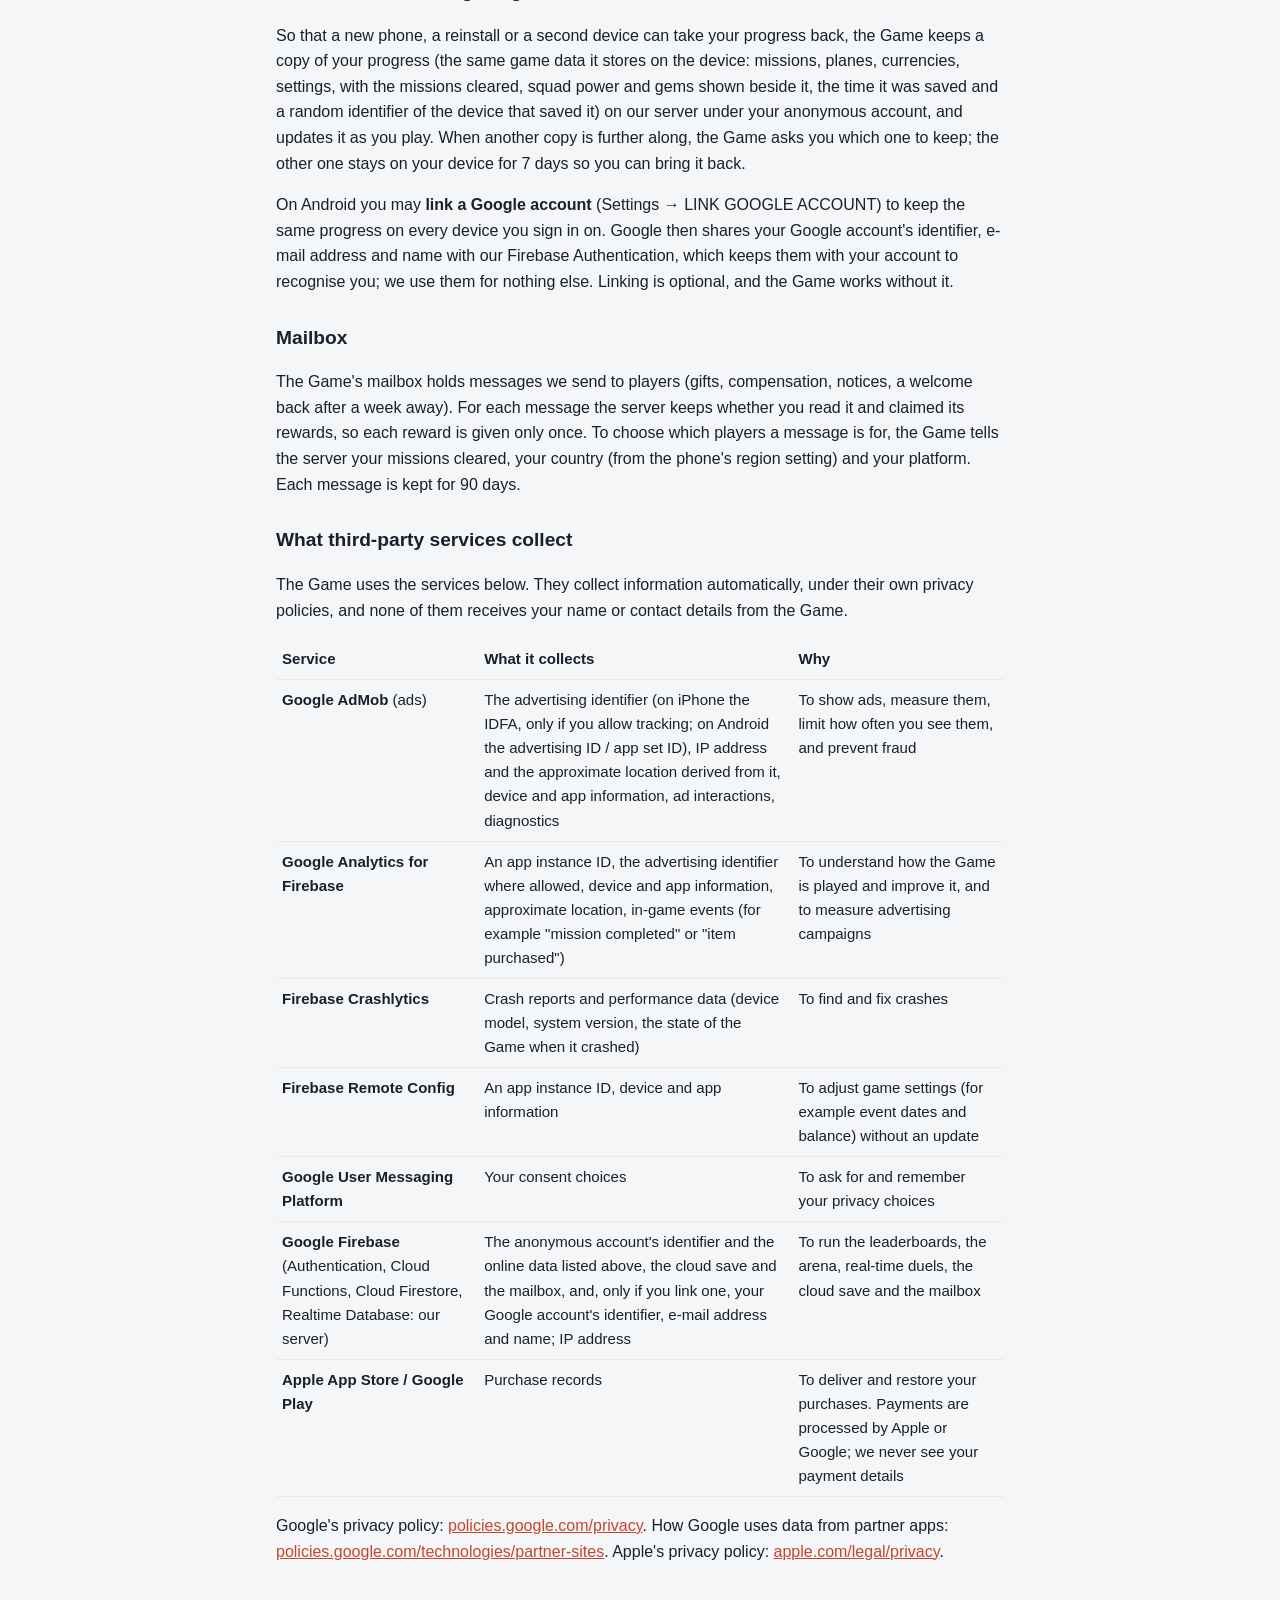
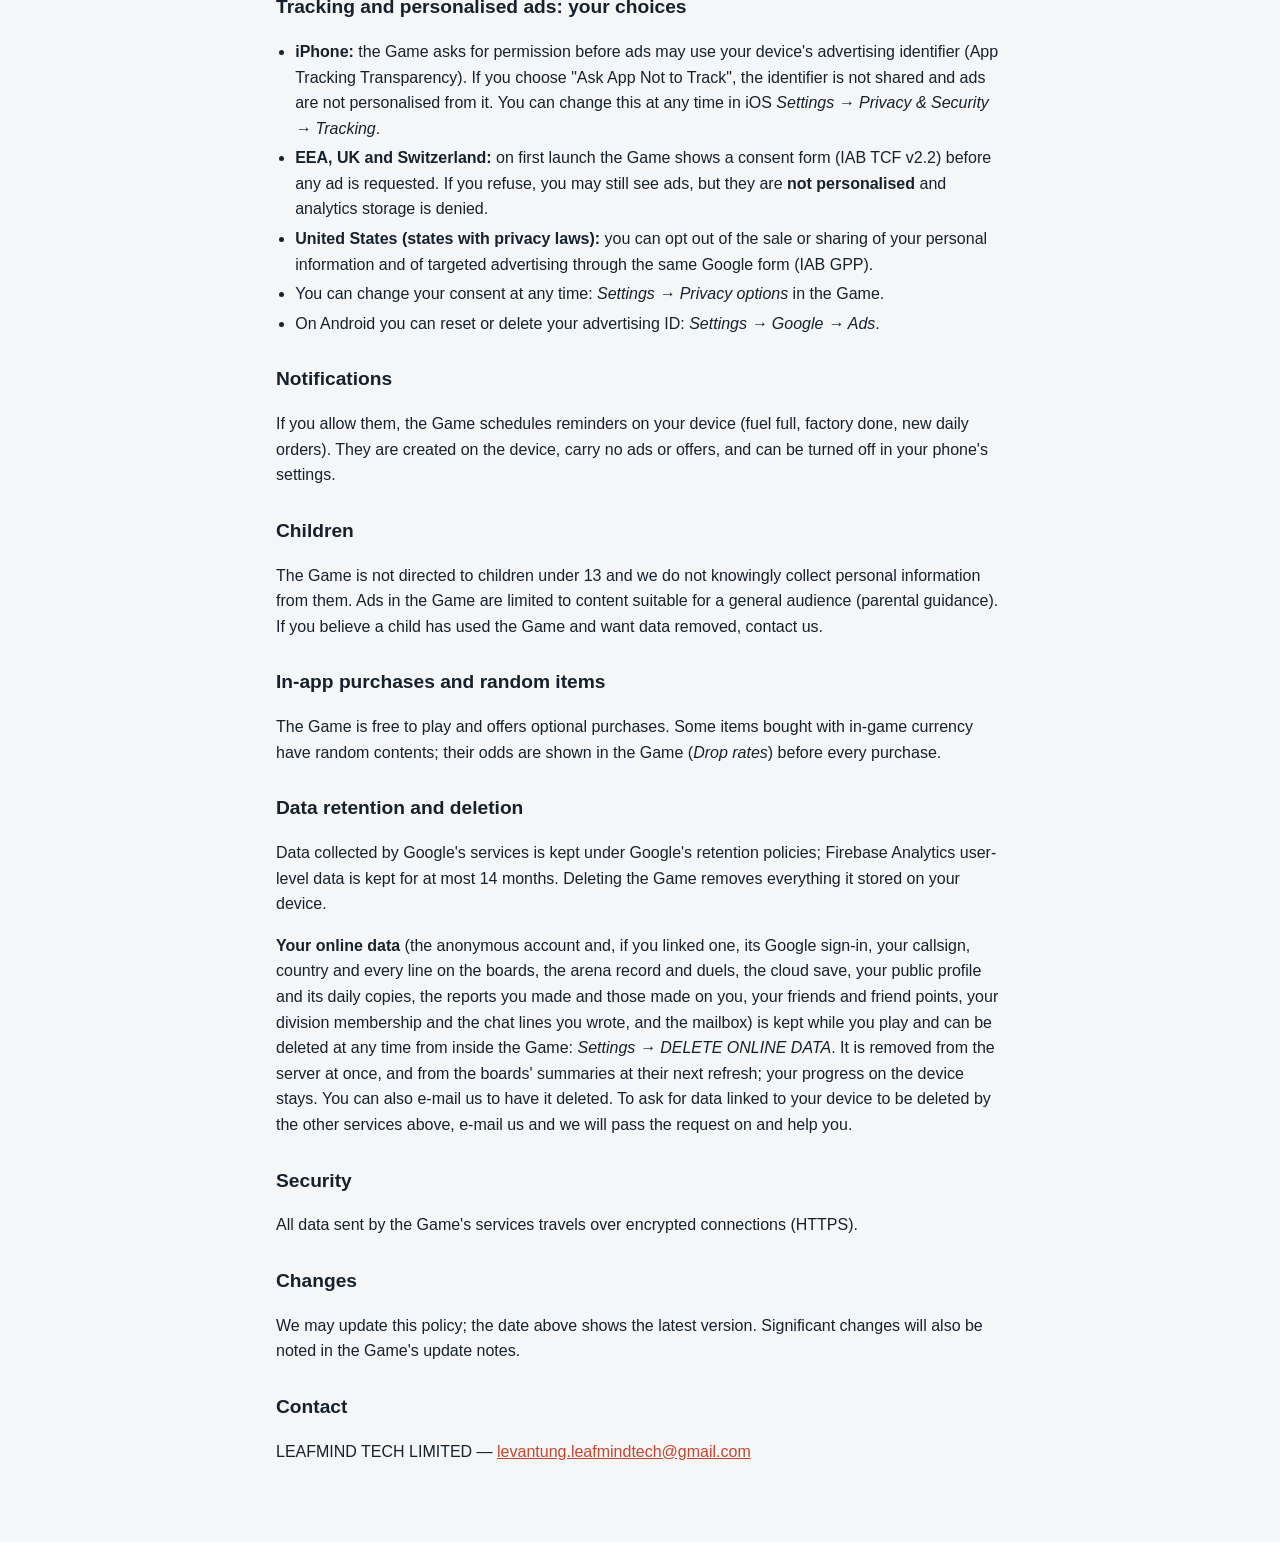
==== commit 4495411d: "Sky Force privacy policy: divisions and division chat Co-Authored-By: Claude Opus 5.5 <noreply@anthr" ====
--- a/skyforce/privacy.html
+++ b/skyforce/privacy.html
@@ -10,7 +10,7 @@
 <main>
 <p class="crumbs"><a href="./">Sky Force: Air Strike</a> · <a href="support.html">Support</a></p>
 <h1>Privacy Policy — Sky Force: Air Strike</h1>
-<p class="meta">Effective 27 November 2026 (updated: public profiles, cheating reports, friends)</p>
+<p class="meta">Effective 28 November 2026 (updated: divisions and division chat)</p>
 
 <p>This policy explains what information the mobile game <strong>Sky Force: Air Strike</strong> ("the Game", on iPhone
 and on Android, <code>com.skysquadron.game</code>) collects, how it is used and the choices you have. "We" means the
@@ -45,6 +45,20 @@
 looks like cheating: the report keeps what they named, the reason they wrote, a copy of the profile they looked at (or
 the duel's results) and when; it is used only to check for cheating, and you are never told who reported you. This
 data is used only to run these features; it is not sold, not used for advertising and not shared with anyone else.</p>
+
+<h2>Divisions and division chat</h2>
+<p>If you join or create a division, the server keeps the division you are in and your role (Captain, Vice Captain or
+member), when you joined and were last online, your weekly contribution, the modules you asked for and gave, your co-op
+points, the quest chests you claimed and the pilots you blocked. Other members see your callsign, country, plane, power,
+role, whether you are online and your contribution. A division's name and description, written by its Captain, are
+shown to every player.</p>
+<p>The <strong>division chat</strong> holds what members write and is seen by every member of that division; lines are
+kept for 7 days. Before your first line you accept the chat rules; words that are not allowed, links, e-mail addresses
+and phone numbers are masked by the server. Any member can report a line: it is then kept, with the reporter's
+identifier, for us to review, and hidden once several players report it; repeated abuse mutes its writer for a day. Any
+member can also block a pilot, whose lines are then no longer shown to them. Reports of a division's name are kept the
+same way. Like the rest of your online data, this is used only to run these features: it is not sold, not used for
+advertising and not shared with anyone else.</p>
 
 <h2>Cloud save and Google sign-in</h2>
 <p>So that a new phone, a reinstall or a second device can take your progress back, the Game keeps a copy of your
@@ -124,7 +138,8 @@
 kept for at most 14 months. Deleting the Game removes everything it stored on your device.</p>
 <p><strong>Your online data</strong> (the anonymous account and, if you linked one, its Google sign-in, your callsign,
 country and every line on the boards, the arena record and duels, the cloud save, your public profile and its daily
-copies, the reports you made and those made on you, your friends and friend points, and the mailbox) is kept while you play
+copies, the reports you made and those made on you, your friends and friend points, your division membership and the
+chat lines you wrote, and the mailbox) is kept while you play
 and can be deleted at any time from inside the Game:
 <em>Settings → DELETE ONLINE DATA</em>. It is removed from the server at once, and from the boards' summaries at
 their next refresh; your progress on the device stays. You can also e-mail us to have it deleted. To ask for data
